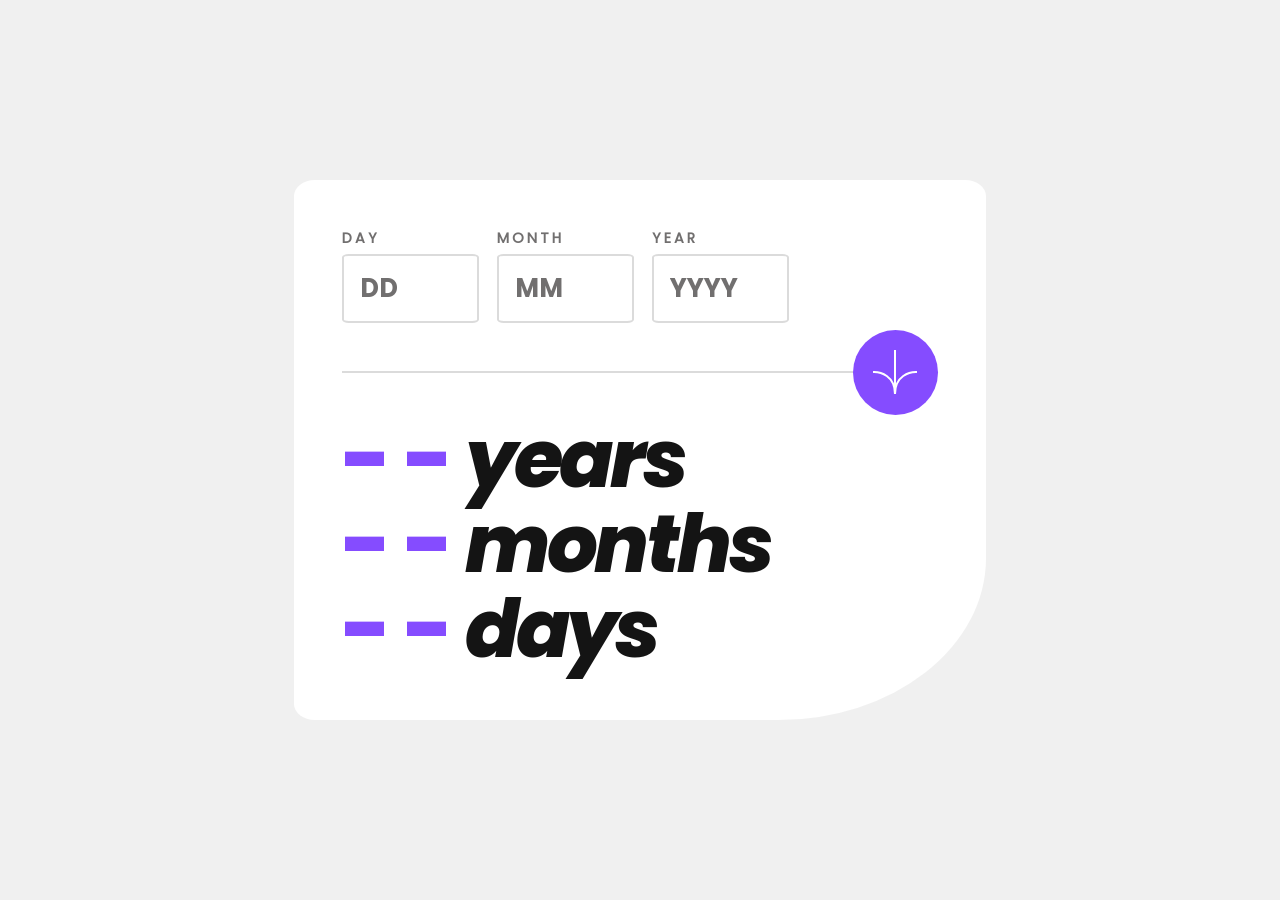
==== index.html @ 07c84ae6 "first commit" ====
<!DOCTYPE html>
<html lang="en">
<head>
  <meta charset="UTF-8">
  <meta name="viewport" content="width=device-width, initial-scale=1.0"> <!-- displays site properly based on user's device -->

  <link rel="stylesheet" href="assets/css/style.css">
  <link rel="icon" type="image/png" sizes="32x32" href="./assets/images/favicon-32x32.png">
  
  <title>Frontend Mentor | Age calculator app</title>

  <!-- Feel free to remove these styles or customise in your own stylesheet 👍 -->
  <style>
    .attribution { font-size: 11px; text-align: center; }
    .attribution a { color: hsl(228, 45%, 44%); }
  </style>
</head>
<body>

  <div class="main-container">
    <div class="container">
      <div class="form-group">
        <div class="input-group " id="day-input-group">
          <div class="label">Day</div>
          <input type="text" placeholder="DD" pattern="^(0[1-9]|1[0-9]|2[0-9]|3[0-1]|1|2|3)$" maxlength="2" class="day">
          <span class="error-box"></span>
        </div>
        <div class="input-group" id="month-input-group">
          <div class="label">Month</div>
          <input type="text" placeholder="MM" pattern="^(0[1-9]|1[0-2]|1)$" maxlength="2" class="month">
          <span class="error-box"></span>
        </div>
        <div class="input-group" id="year-input-group">
          <div class="label">Year</div>
          <input type="text" placeholder="YYYY" maxlength="4" class="year">
          <span class="error-box"></span>
        </div>
      </div>
      <div class="line-btn">
        <div class="line-thin"></div>
        <div class="btn">
          <img src="assets/images/icon-arrow.svg" alt="icon-arrow">
        </div>
      </div>
      <div class="details-group">
        <div class="details">
          <div class="blank" id="yearDetails">--</div>
          <div class="title">years</div>
        </div>
        <div class="details">
          <div class="blank" id="monthDetails">--</div>
          <div class="title">months</div>
        </div>
        <div class="details">
          <div class="blank" id="dayDetails">--</div>
          <div class="title">days</div>
        </div>
      </div>
    </div>
  </div>

  <script src="assets/js/main.js"></script>
  
  <!-- <div class="attribution">
    Challenge by <a href="https://www.frontendmentor.io?ref=challenge" target="_blank">Frontend Mentor</a>. 
    Coded by <a href="#">Your Name Here</a>.
  </div> -->
</body>
</html>
---- assets/css/style.css ----
@font-face {
  font-family: poppins;
  src: url(../fonts/Poppins-Regular.ttf);
}
@font-face {
  font-family: poppinBold;
  src: url(../fonts/Poppins-Bold.ttf);
}
@font-face {
  font-family: poppinExtraBold;
  src: url(../fonts/Poppins-ExtraBold.ttf);
}
@font-face {
  font-family: poppinExtraBoldItalic;
  src: url(../fonts/Poppins-ExtraBoldItalic.ttf);
}
@font-face {
  font-family: poppinItalic;
  src: url(../fonts/Poppins-Italic.ttf);
}


:root{
  --Purple: hsl(259, 100%, 65%);
  --Light-red: hsl(0, 100%, 67%);
  --White: hsl(0, 0%, 100%);
  --Off-white: hsl(0, 0%, 94%);
  --Light-grey: hsl(0, 0%, 86%);
  --Smokey-grey: hsl(0, 1%, 44%);
  --Off-black: hsl(0, 0%, 8%);
}

*{
  padding: 0;
  margin: 0;
  box-sizing: border-box;
  font-family: poppins;
}

body{
  font-size: 32px;
}

.main-container{
  width: 100vw;
  height: 100vh;
  display: flex;
  justify-content: center;
  align-items: center;
  background: var(--Off-white);
}

.main-container .container{
  background: var(--White);
  width: 42%;
  padding: 3rem;
  display: flex;
  flex-direction: column;
  gap: 2.8rem;
  border-radius: 3%;
  border-bottom-right-radius: 30%;
}

.main-container .container .form-group{
  display: flex;
  gap: 4%;
  width: 75%;
}

.main-container .container .form-group .input-group{
  display: flex;
  flex-direction: column;
  gap: 0.3rem;
}

.main-container .container .form-group .input-group .label{
  font-weight: 700;
  font-size: 45%;
  text-transform: uppercase;
  letter-spacing: 0.18rem;
  color: var(--Smokey-grey);
}

.main-container .container .form-group .input-group input{
  font-weight: 700;
  font-family: poppinBold;
  font-size: 80%;
  padding: 0.8rem 1rem;
  border: none;
  outline: none;
  border: 2px solid var(--Light-grey);
  border-radius: 5%;
  width: 100%; 
  display: flex;
  justify-content: center;
  align-items: center;
  transition: 0.4s;
}

.main-container .container .form-group .input-group input:focus{
  border: 2px solid var(--Purple);
}

.main-container .container .form-group .input-group input::placeholder{
  color: var(--Smokey-grey);
}

.main-container .container .form-group .required-input .label{
  color: var(--Light-red);
}

.main-container .container .form-group .required-input input{
  border: 2px solid var(--Light-red);
}

.main-container .container .form-group .required-input input:focus{
  border: 2px solid var(--Light-red);
}

.main-container .container .form-group .required-input input:placeholder-shown ~ .error-box{
  margin-top: -18%;
}

.main-container .container .form-group .required-input input:placeholder-shown ~ .error-box::after{
  content: "This field is required";
  color: var(--Light-red);
  font-family: poppinItalic;
  font-weight: 400;
  font-size: 35%;
}

.main-container .container .form-group .invalid-input .label{
  color: var(--Light-red);
}

.main-container .container .form-group .invalid-input input{
  border: 2px solid var(--Light-red);
}

.main-container .container .form-group .invalid-input input:focus{
  border: 2px solid var(--Light-red);
}

.main-container .container .form-group .invalid-input input ~ .error-box{
  margin-top: -18%;
}

.main-container .container .form-group .invalid-input input ~ .error-box::after{
  content: "";
  color: var(--Light-red);
  font-family: poppinItalic;
  font-weight: 400;
  font-size: 35%;
}

.main-container .container .form-group #day-input-group.invalid-input input ~ .error-box::after{
  content: "Must be a Valid date";
}

.main-container .container .form-group #month-input-group.invalid-input input ~ .error-box::after{
  content: "Must be a Valid month";
}

.main-container .container .form-group #year-input-group.invalid-input input ~ .error-box::after{
  content: "Must be a Valid Year";
}

.main-container .container .line-btn{
  width: 100%;
  position: relative;
  display: flex;
  justify-content: end;
  align-items: center;
}

.main-container .container .line-thin{
  background: var(--Light-grey);
  width: 100%;
  height: 2px;
  position: absolute;
}

.main-container .container .btn{
  position: absolute;
  width: 85px;
  height: 85px;
  display: flex;
  justify-content: center;
  align-items: center;
  border-radius: 50%;
  background: var(--Purple);
  cursor: pointer;
  transition: 0.5s;
}

.main-container .container .btn:hover{
  background: var(--Off-black);
}

.main-container .container .details-group{
  display: flex;
  justify-content: center;
  /* align-items: center; */
  flex-direction: column;
}

.main-container .container .details-group .details{
  display: flex;
  /* justify-content: center; */
  align-items: center;
  height: 85px;
}

.main-container .container .details-group .details .blank{
  letter-spacing: 0.7rem;
  font-family: poppinExtraBold;
  font-weight: 800;
  font-size: 85px;
  color: var(--Purple);
}

.main-container .container .details-group .details .title{
  letter-spacing: -0.2rem;
  font-family: poppinExtraBoldItalic;
  font-weight: 800;
  font-size: 80px;
  color: var(--Off-black);
}

@media (max-width: 1668px) {
  .main-container .container{
    width: 45%;
  }
}

@media (max-width: 1491px) {
  .main-container .container{
    width: 48%;
  }
}

@media (max-width: 1378px) {
  .main-container .container{
    width: 50%;
  }
}

@media (max-width: 1301px) {
  .main-container .container{
    width: 54%;
  }
}

@media (max-width: 1208px) {
  .main-container .container{
    width: 60%;
  }
}

@media (max-width: 1091px) {
  .main-container .container{
    width: 65%;
  }
  .main-container .container .form-group .invalid-input input ~ .error-box::after,
  .main-container .container .form-group .required-input input:placeholder-shown ~ .error-box::after{
    font-size: 30%;
  }
}

@media (max-width: 929px) {
  .main-container .container{
    width: 70%;
  }
}

@media (max-width: 864px) {
  .main-container .container{
    width: 75%;
  }
}

@media (max-width: 797px) {
  .main-container .container{
    width: 80%;
  }
}

@media (max-width: 732px) {
  .main-container .container{
    width: 85%;
  }
}

@media (max-width: 677px) {
  .main-container .container{
    width: 90%;
  }
  .main-container .container .form-group .invalid-input input ~ .error-box::after,
  .main-container .container .form-group .required-input input:placeholder-shown ~ .error-box::after{
    font-size: 25%;
  }
}

@media (max-width: 620px) {
  .main-container .container{
    width: 95%;
  }
}

@media (max-width: 564px) {
  body {
      font-size: 25px;
  }
  .main-container .container .form-group .input-group input{
    font-size: 100%;
  }
  .main-container .container{
    gap: 4rem;
    border-radius: 6%;
    border-bottom-right-radius: 25%
  }

  .main-container .container .form-group{
    width: 100%;
  }

  .main-container .container .line-btn{
    width: 100%;
    justify-content: center;
  }

  .main-container .container .btn{
    width: 65px;
    height: 65px;
  }

  .main-container .container .btn img{
    width: 40%;
  }
}

@media (max-width: 551px) {
  .main-container .container{
    padding: 2rem;
  }
  .main-container .container .details-group .details .blank{
    letter-spacing: 0.4rem;
    font-size: 70px;
  }

  .main-container .container .details-group .details .title{
    letter-spacing: -0.2rem;
    font-size: 70px;
  }
}

@media (max-width: 445px) {
  .main-container .container{
    padding: 1.5rem;
  }
}

@media (max-width: 428px) {
  .main-container .container .details-group .details .blank{
    letter-spacing: 0.2rem;
    font-size: 65px;
  }

  .main-container .container .details-group .details .title{
    font-size: 65px;
  }
}

@media (max-width: 415px) {
  /* .main-container .container .form-group .input-group input{
    font-size: 65%;
  } */
}

@media (max-width: 394px) {
  .main-container .container .details-group .details .blank{
    letter-spacing: 0.1rem;
    font-size: 65px;
  }

  .main-container .container .details-group .details .title{
    font-size: 60px;
  }
}

@media (max-width: 369px) {
  /* .main-container .container .form-group .input-group input{
    font-size: 60%;
  } */

  .main-container .container .details-group .details .blank{
    font-size: 60px;
  }

  .main-container .container .details-group .details .title{
    font-size: 55px;
  }
  .main-container .container .form-group .invalid-input input ~ .error-box::after,
  .main-container .container .form-group .required-input input:placeholder-shown ~ .error-box::after{
    font-size: 18%;
  }
}

@media (max-width: 363px) {
  /* .main-container .container .form-group .input-group input{
    font-size: 55%;
  } */
}

@media (max-width: 341px) {
  /* .main-container .container .form-group .input-group input{
    font-size: 50%;
  } */

  .main-container .container .details-group .details .blank{
    font-size: 55px;
  }

  .main-container .container .details-group .details .title{
    font-size: 50px;
  }
}

@media (max-width: 314px) {
  /* .main-container .container .form-group .input-group input{
    font-size: 45%;
  } */

  .main-container .container .details-group .details .blank{
    font-size: 50px;
  }

  .main-container .container .details-group .details .title{
    font-size: 45px;
  }
}

@media (max-width: 299px) {
  .main-container .container .form-group .input-group input{
    font-size: 70%;
  }
}

@media (max-width: 287px) {

  .main-container .container .details-group .details .blank{
    font-size: 45px;
  }

  .main-container .container .details-group .details .title{
    font-size: 40px;
  }
}

@media (max-width: 279px) {
  .main-container .container .form-group .invalid-input input ~ .error-box::after,
  .main-container .container .form-group .required-input input:placeholder-shown ~ .error-box::after{
    font-size: 17%;
  }
}
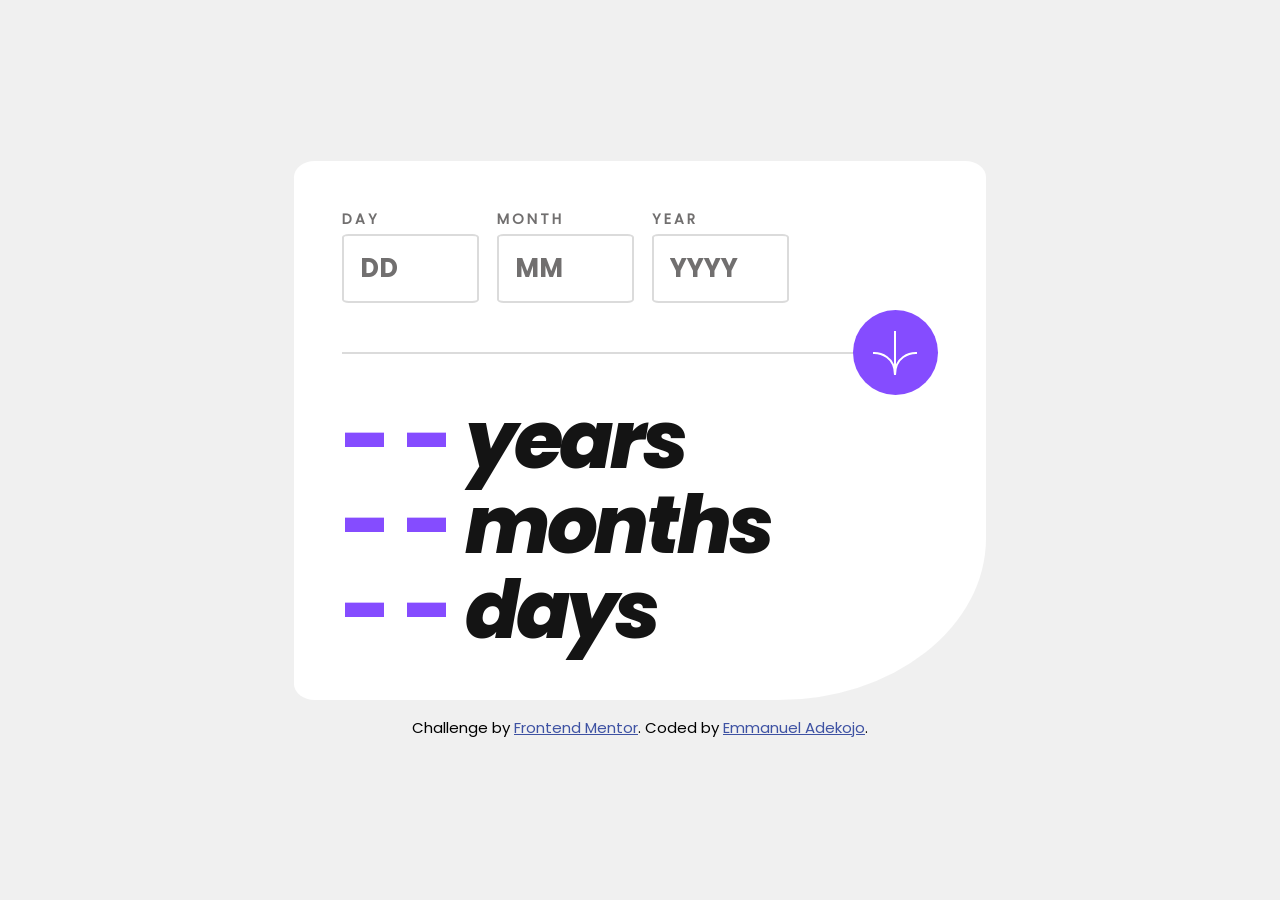
==== commit 0fa663a7: "first commit" ====
--- a/index.html
+++ b/index.html
@@ -11,7 +11,7 @@
 
   <!-- Feel free to remove these styles or customise in your own stylesheet 👍 -->
   <style>
-    .attribution { font-size: 11px; text-align: center; }
+    .attribution { font-size: 15px; text-align: center; }
     .attribution a { color: hsl(228, 45%, 44%); }
   </style>
 </head>
@@ -57,13 +57,13 @@
         </div>
       </div>
     </div>
+    <div class="attribution">
+      Challenge by <a href="https://www.frontendmentor.io?ref=challenge" target="_blank">Frontend Mentor</a>. 
+      Coded by <a href="https://codewithyembot.vercel.app">Emmanuel Adekojo</a>.
+    </div>
   </div>
 
   <script src="assets/js/main.js"></script>
   
-  <!-- <div class="attribution">
-    Challenge by <a href="https://www.frontendmentor.io?ref=challenge" target="_blank">Frontend Mentor</a>. 
-    Coded by <a href="#">Your Name Here</a>.
-  </div> -->
 </body>
 </html>
--- a/assets/css/style.css
+++ b/assets/css/style.css
@@ -45,6 +45,8 @@
   width: 100vw;
   height: 100vh;
   display: flex;
+  flex-direction: column;
+  gap: 1rem;
   justify-content: center;
   align-items: center;
   background: var(--Off-white);
